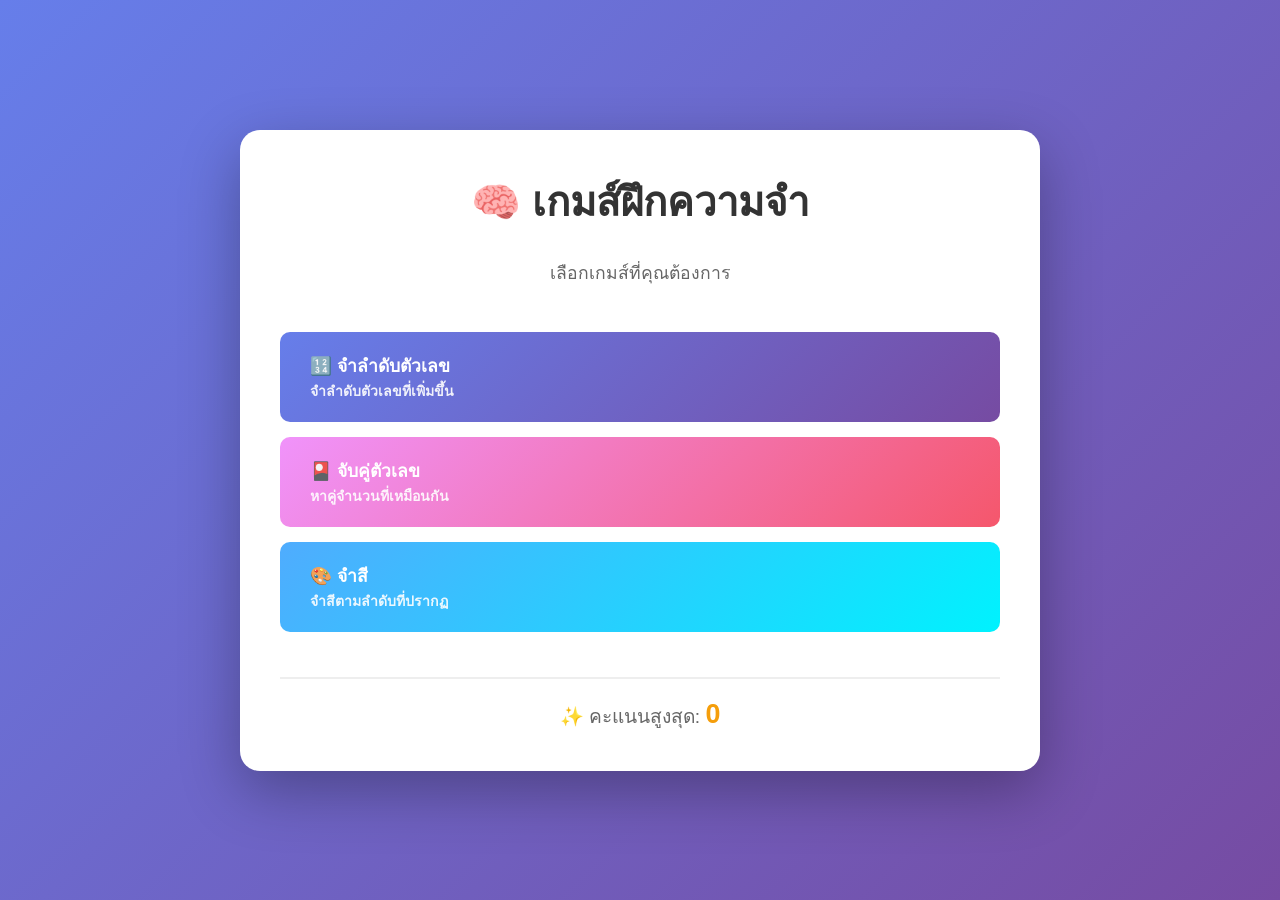
==== index.html @ f6a51b84 "Add files via upload" ====
<!DOCTYPE html>
<html lang="th">
<head>
    <meta charset="UTF-8">
    <meta name="viewport" content="width=device-width, initial-scale=1.0">
    <title>เกมส์ฝึกความจำ</title>
    <style>
        * {
            margin: 0;
            padding: 0;
            box-sizing: border-box;
        }

        body {
            font-family: 'Segoe UI', Tahoma, Geneva, Verdana, sans-serif;
            background: linear-gradient(135deg, #667eea 0%, #764ba2 100%);
            min-height: 100vh;
            display: flex;
            justify-content: center;
            align-items: center;
            padding: 20px;
        }

        .container {
            background: white;
            border-radius: 20px;
            box-shadow: 0 20px 60px rgba(0, 0, 0, 0.3);
            padding: 40px;
            max-width: 800px;
            width: 100%;
        }

        h1 {
            text-align: center;
            color: #333;
            margin-bottom: 10px;
            font-size: 2.5em;
        }

        .subtitle {
            text-align: center;
            color: #666;
            margin-bottom: 30px;
            font-size: 1.1em;
        }

        /* เมนูหลัก */
        .menu-screen {
            display: flex;
            flex-direction: column;
            gap: 15px;
        }

        .menu-button {
            padding: 20px 30px;
            font-size: 1.1em;
            border: none;
            border-radius: 10px;
            color: white;
            font-weight: bold;
            cursor: pointer;
            transition: all 0.3s ease;
            text-align: left;
        }

        .menu-button:hover {
            transform: translateX(10px);
            box-shadow: 0 10px 25px rgba(0, 0, 0, 0.2);
        }

        .btn-sequence {
            background: linear-gradient(135deg, #667eea, #764ba2);
        }

        .btn-matching {
            background: linear-gradient(135deg, #f093fb, #f5576c);
        }

        .btn-color {
            background: linear-gradient(135deg, #4facfe, #00f2fe);
        }

        .best-score {
            text-align: center;
            margin-top: 30px;
            font-size: 1.2em;
            color: #666;
            padding-top: 20px;
            border-top: 2px solid #eee;
        }

        .best-score .score {
            color: #f59e0b;
            font-weight: bold;
            font-size: 1.4em;
        }

        /* หน้าเกมส์ */
        .game-screen {
            display: none;
        }

        .game-header {
            display: flex;
            justify-content: space-between;
            align-items: center;
            margin-bottom: 30px;
            padding-bottom: 20px;
            border-bottom: 2px solid #eee;
        }

        .game-title {
            font-size: 1.8em;
            color: #333;
        }

        .game-stats {
            display: flex;
            gap: 20px;
        }

        .stat {
            text-align: center;
        }

        .stat-label {
            font-size: 0.9em;
            color: #666;
        }

        .stat-value {
            font-size: 1.4em;
            font-weight: bold;
            color: #667eea;
        }

        /* เกมส์ลำดับตัวเลข */
        .sequence-game {
            text-align: center;
        }

        .display-box {
            background: linear-gradient(135deg, #667eea, #764ba2);
            color: white;
            padding: 40px;
            border-radius: 15px;
            font-size: 3em;
            font-weight: bold;
            margin: 30px 0;
            min-height: 100px;
            display: flex;
            align-items: center;
            justify-content: center;
            transition: all 0.3s ease;
        }

        .button-grid {
            display: grid;
            grid-template-columns: repeat(2, 1fr);
            gap: 15px;
            margin: 30px 0;
        }

        .game-btn {
            padding: 40px;
            font-size: 1.5em;
            font-weight: bold;
            color: white;
            border: none;
            border-radius: 10px;
            cursor: pointer;
            transition: all 0.2s ease;
            box-shadow: 0 5px 15px rgba(0, 0, 0, 0.1);
        }

        .game-btn:hover:not(:disabled) {
            transform: scale(1.05);
        }

        .game-btn:disabled {
            opacity: 0.6;
            cursor: not-allowed;
        }

        .btn-1 { background: linear-gradient(135deg, #667eea, #764ba2); }
        .btn-2 { background: linear-gradient(135deg, #f093fb, #f5576c); }
        .btn-3 { background: linear-gradient(135deg, #4facfe, #00f2fe); }
        .btn-4 { background: linear-gradient(135deg, #43e97b, #38f9d7); }

        /* เกมส์จับคู่ */
        .matching-grid {
            display: grid;
            grid-template-columns: repeat(4, 1fr);
            gap: 10px;
            margin: 30px 0;
        }

        .card {
            aspect-ratio: 1;
            background: linear-gradient(135deg, #667eea, #764ba2);
            color: white;
            border: none;
            border-radius: 10px;
            font-size: 2em;
            font-weight: bold;
            cursor: pointer;
            transition: all 0.3s ease;
            box-shadow: 0 5px 15px rgba(0, 0, 0, 0.1);
        }

        .card:hover:not(:disabled) {
            transform: translateY(-5px);
            box-shadow: 0 8px 20px rgba(0, 0, 0, 0.2);
        }

        .card:disabled {
            opacity: 0.7;
            cursor: not-allowed;
        }

        /* เกมส์สี */
        .color-game {
            text-align: center;
        }

        .color-display {
            width: 150px;
            height: 150px;
            margin: 30px auto;
            border-radius: 15px;
            background: #95a5a6;
            transition: background 0.3s ease;
            box-shadow: 0 10px 30px rgba(0, 0, 0, 0.2);
        }

        .color-buttons {
            display: grid;
            grid-template-columns: repeat(2, 1fr);
            gap: 15px;
            margin: 30px 0;
        }

        .color-btn {
            padding: 30px;
            font-size: 1.2em;
            font-weight: bold;
            color: white;
            border: none;
            border-radius: 10px;
            cursor: pointer;
            transition: all 0.2s ease;
            box-shadow: 0 5px 15px rgba(0, 0, 0, 0.1);
        }

        .color-btn:hover:not(:disabled) {
            transform: scale(1.05);
        }

        .color-btn:disabled {
            opacity: 0.6;
            cursor: not-allowed;
        }

        .color-red { background: #e74c3c; }
        .color-yellow { background: #f39c12; }
        .color-green { background: #27ae60; }
        .color-blue { background: #3498db; }

        /* ปุ่มควบคุม */
        .controls {
            display: flex;
            gap: 10px;
            margin-top: 30px;
            justify-content: center;
        }

        .btn-primary {
            padding: 12px 30px;
            font-size: 1em;
            background: linear-gradient(135deg, #667eea, #764ba2);
            color: white;
            border: none;
            border-radius: 8px;
            cursor: pointer;
            font-weight: bold;
            transition: all 0.3s ease;
        }

        .btn-primary:hover {
            transform: translateY(-2px);
            box-shadow: 0 10px 20px rgba(102, 126, 234, 0.3);
        }

        .btn-secondary {
            padding: 12px 30px;
            font-size: 1em;
            background: #ecf0f1;
            color: #333;
            border: none;
            border-radius: 8px;
            cursor: pointer;
            font-weight: bold;
            transition: all 0.3s ease;
        }

        .btn-secondary:hover {
            background: #bdc3c7;
        }

        .instructions {
            text-align: center;
            color: #666;
            margin-top: 20px;
            font-size: 0.95em;
            font-style: italic;
        }

        /* Modal */
        .modal {
            display: none;
            position: fixed;
            top: 0;
            left: 0;
            right: 0;
            bottom: 0;
            background: rgba(0, 0, 0, 0.5);
            justify-content: center;
            align-items: center;
            z-index: 1000;
        }

        .modal.show {
            display: flex;
        }

        .modal-content {
            background: white;
            padding: 40px;
            border-radius: 20px;
            text-align: center;
            max-width: 400px;
            box-shadow: 0 20px 60px rgba(0, 0, 0, 0.3);
            animation: slideIn 0.3s ease;
        }

        @keyframes slideIn {
            from {
                transform: translateY(-50px);
                opacity: 0;
            }
            to {
                transform: translateY(0);
                opacity: 1;
            }
        }

        .modal-title {
            font-size: 2em;
            color: #333;
            margin-bottom: 20px;
        }

        .modal-stats {
            font-size: 1.1em;
            color: #666;
            margin: 20px 0;
            line-height: 1.8;
        }

        .modal-stats strong {
            color: #667eea;
            font-size: 1.3em;
        }

        .modal-buttons {
            display: flex;
            gap: 10px;
            margin-top: 30px;
            justify-content: center;
        }

        @media (max-width: 600px) {
            .container {
                padding: 20px;
            }

            h1 {
                font-size: 2em;
            }

            .matching-grid {
                grid-template-columns: repeat(3, 1fr);
            }

            .game-btn {
                padding: 30px;
                font-size: 1.2em;
            }

            .color-display {
                width: 120px;
                height: 120px;
            }
        }
    </style>
</head>
<body>
    <div class="container">
        <!-- หน้าเมนูหลัก -->
        <div id="mainMenu" class="menu-screen">
            <h1>🧠 เกมส์ฝึกความจำ</h1>
            <p class="subtitle">เลือกเกมส์ที่คุณต้องการ</p>
            
            <button class="menu-button btn-sequence" onclick="game.startSequenceGame()">
                🔢 จำลำดับตัวเลข
                <br><small style="font-size: 0.8em; opacity: 0.9;">จำลำดับตัวเลขที่เพิ่มขึ้น</small>
            </button>
            
            <button class="menu-button btn-matching" onclick="game.startMatchingGame()">
                🎴 จับคู่ตัวเลข
                <br><small style="font-size: 0.8em; opacity: 0.9;">หาคู่จำนวนที่เหมือนกัน</small>
            </button>
            
            <button class="menu-button btn-color" onclick="game.startColorGame()">
                🎨 จำสี
                <br><small style="font-size: 0.8em; opacity: 0.9;">จำสีตามลำดับที่ปรากฏ</small>
            </button>

            <div class="best-score">
                ✨ คะแนนสูงสุด: <span class="score" id="bestScoreDisplay">0</span>
            </div>
        </div>

        <!-- เกมส์ลำดับตัวเลข -->
        <div id="sequenceScreen" class="game-screen sequence-game">
            <div class="game-header">
                <div class="game-title">🔢 จำลำดับตัวเลข</div>
                <div class="game-stats">
                    <div class="stat">
                        <div class="stat-label">รอบ</div>
                        <div class="stat-value" id="sequenceRound">0</div>
                    </div>
                    <div class="stat">
                        <div class="stat-label">คะแนน</div>
                        <div class="stat-value" id="sequenceScore">0</div>
                    </div>
                </div>
            </div>

            <div class="instructions">จำลำดับตัวเลขใดก็ได้ แล้วกดปุ่มตามลำดับ</div>
            
            <div class="display-box" id="sequenceDisplay">พร้อม</div>

            <div class="button-grid">
                <button class="game-btn btn-1" id="seq1" onclick="game.playerPressSequence(1)" disabled>1</button>
                <button class="game-btn btn-2" id="seq2" onclick="game.playerPressSequence(2)" disabled>2</button>
                <button class="game-btn btn-3" id="seq3" onclick="game.playerPressSequence(3)" disabled>3</button>
                <button class="game-btn btn-4" id="seq4" onclick="game.playerPressSequence(4)" disabled>4</button>
            </div>

            <div class="controls">
                <button class="btn-primary" onclick="game.nextSequenceRound()" id="startSeqBtn">เริ่มเกมส์</button>
                <button class="btn-secondary" onclick="game.backToMenu()">กลับหน้าแรก</button>
            </div>
        </div>

        <!-- เกมส์จับคู่ -->
        <div id="matchingScreen" class="game-screen">
            <div class="game-header">
                <div class="game-title">🎴 จับคู่ตัวเลข</div>
                <div class="game-stats">
                    <div class="stat">
                        <div class="stat-label">จับคู่</div>
                        <div class="stat-value" id="matchingMatched">0/8</div>
                    </div>
                    <div class="stat">
                        <div class="stat-label">พยายาม</div>
                        <div class="stat-value" id="matchingAttempts">0</div>
                    </div>
                </div>
            </div>

            <div class="instructions">พลิกการ์ดเพื่อหาคู่จำนวนเดียวกัน</div>

            <div class="matching-grid" id="matchingGrid"></div>

            <div class="controls">
                <button class="btn-primary" onclick="game.startMatchingGame()">เล่นใหม่</button>
                <button class="btn-secondary" onclick="game.backToMenu()">กลับหน้าแรก</button>
            </div>
        </div>

        <!-- เกมส์สี -->
        <div id="colorScreen" class="game-screen color-game">
            <div class="game-header">
                <div class="game-title">🎨 จำสี</div>
                <div class="game-stats">
                    <div class="stat">
                        <div class="stat-label">รอบ</div>
                        <div class="stat-value" id="colorRound">0</div>
                    </div>
                    <div class="stat">
                        <div class="stat-label">คะแนน</div>
                        <div class="stat-value" id="colorScore">0</div>
                    </div>
                </div>
            </div>

            <div class="instructions">จำสีตามลำดับ แล้วเลือกสีตามลำดับนั้น</div>

            <div class="color-display" id="colorDisplay"></div>

            <div class="color-buttons">
                <button class="color-btn color-red" id="colorRedBtn" onclick="game.playerChooseColor('#e74c3c')" disabled>แดง</button>
                <button class="color-btn color-yellow" id="colorYellowBtn" onclick="game.playerChooseColor('#f39c12')" disabled>เหลือง</button>
                <button class="color-btn color-green" id="colorGreenBtn" onclick="game.playerChooseColor('#27ae60')" disabled>เขียว</button>
                <button class="color-btn color-blue" id="colorBlueBtn" onclick="game.playerChooseColor('#3498db')" disabled>ฟ้า</button>
            </div>

            <div class="controls">
                <button class="btn-primary" onclick="game.nextColorRound()" id="startColorBtn">เริ่มเกมส์</button>
                <button class="btn-secondary" onclick="game.backToMenu()">กลับหน้าแรก</button>
            </div>
        </div>
    </div>

    <!-- Modal -->
    <div id="modal" class="modal">
        <div class="modal-content">
            <div class="modal-title" id="modalTitle">🎉</div>
            <div class="modal-stats" id="modalStats"></div>
            <div class="modal-buttons">
                <button class="btn-primary" onclick="game.backToMenu()">กลับหน้าแรก</button>
                <button class="btn-secondary" onclick="game.backToMenu()">ปิด</button>
            </div>
        </div>
    </div>

    <script>
        const game = {
            // สถานะทั่วไป
            bestScore: localStorage.getItem('bestScore') ? parseInt(localStorage.getItem('bestScore')) : 0,
            currentScore: 0,
            gameMode: null,

            // สำหรับเกมส์ลำดับตัวเลข
            sequence: [],
            playerSequence: [],
            round: 0,

            // สำหรับเกมส์จับคู่
            cards: [],
            flipped: [null, null],
            matched: 0,
            attempts: 0,

            // สำหรับเกมส์สี
            colorSequence: [],
            playerColorSequence: [],
            colorRound: 0,

            // ฟังก์ชันทั่วไป
            showScreen(screenId) {
                document.querySelectorAll('.menu-screen, .game-screen').forEach(el => el.style.display = 'none');
                document.getElementById(screenId).style.display = screenId === 'mainMenu' ? 'flex' : 'block';
            },

            backToMenu() {
                this.currentScore = 0;
                this.showScreen('mainMenu');
                this.updateBestScore();
                document.getElementById('modal').classList.remove('show');
            },

            updateBestScore() {
                document.getElementById('bestScoreDisplay').textContent = this.bestScore;
            },

            showGameOver(title, stats) {
                document.getElementById('modalTitle').textContent = title;
                document.getElementById('modalStats').innerHTML = stats;
                document.getElementById('modal').classList.add('show');
            },

            // ===== เกมส์ลำดับตัวเลข =====
            startSequenceGame() {
                this.gameMode = 'sequence';
                this.sequence = [];
                this.playerSequence = [];
                this.round = 0;
                this.currentScore = 0;
                this.showScreen('sequenceScreen');
                this.updateSequenceDisplay();
            },

            updateSequenceDisplay() {
                document.getElementById('sequenceRound').textContent = this.round;
                document.getElementById('sequenceScore').textContent = this.currentScore;
            },

            nextSequenceRound() {
                this.round++;
                this.playerSequence = [];
                this.sequence.push(Math.floor(Math.random() * 4) + 1);
                this.updateSequenceDisplay();
                document.getElementById('startSeqBtn').disabled = true;
                this.showSequenceAnimation();
            },

            async showSequenceAnimation() {
                const display = document.getElementById('sequenceDisplay');
                display.textContent = 'ดูลำดับ...';
                
                document.querySelectorAll('.game-btn').forEach(btn => btn.disabled = true);

                await new Promise(resolve => setTimeout(resolve, 500));

                for (let num of this.sequence) {
                    document.getElementById(`seq${num}`).style.opacity = '0.5';
                    display.textContent = num;
                    await new Promise(resolve => setTimeout(resolve, 400));
                    document.getElementById(`seq${num}`).style.opacity = '1';
                    await new Promise(resolve => setTimeout(resolve, 200));
                }

                display.textContent = 'ถึงเทิร์นของคุณ!';
                document.querySelectorAll('.game-btn').forEach(btn => btn.disabled = false);
            },

            playerPressSequence(num) {
                this.playerSequence.push(num);

                if (this.playerSequence[this.playerSequence.length - 1] !== this.sequence[this.playerSequence.length - 1]) {
                    this.gameOverSequence();
                    return;
                }

                if (this.playerSequence.length === this.sequence.length) {
                    this.currentScore += this.round * 10;
                    document.getElementById('sequenceDisplay').textContent = '✓ ถูกต้อง!';
                    document.querySelectorAll('.game-btn').forEach(btn => btn.disabled = true);
                    document.getElementById('startSeqBtn').disabled = false;
                    this.updateSequenceDisplay();
                }
            },

            gameOverSequence() {
                if (this.currentScore > this.bestScore) {
                    this.bestScore = this.currentScore;
                    localStorage.setItem('bestScore', this.bestScore);
                }
                const stats = `<strong>รอบ:</strong> ${this.round}<br><strong>คะแนน:</strong> ${this.currentScore}<br><strong>สูงสุด:</strong> ${this.bestScore}`;
                this.showGameOver('🎮 เกมส์จบ!', stats);
            },

            // ===== เกมส์จับคู่ =====
            startMatchingGame() {
                this.gameMode = 'matching';
                this.cards = [];
                this.flipped = [null, null];
                this.matched = 0;
                this.attempts = 0;
                this.currentScore = 0;

                // สร้างคู่ตัวเลข
                const numbers = Array.from({length: 8}, (_, i) => i + 1);
                this.cards = [...numbers, ...numbers];
                
                // สุ่มลำดับ
                for (let i = this.cards.length - 1; i > 0; i--) {
                    const j = Math.floor(Math.random() * (i + 1));
                    [this.cards[i], this.cards[j]] = [this.cards[j], this.cards[i]];
                }

                this.showScreen('matchingScreen');
                this.renderMatchingCards();
            },

            renderMatchingCards() {
                const grid = document.getElementById('matchingGrid');
                grid.innerHTML = '';

                this.cards.forEach((num, index) => {
                    const btn = document.createElement('button');
                    btn.className = 'card';
                    btn.textContent = '?';
                    btn.onclick = () => this.flipCard(index);
                    grid.appendChild(btn);
                });

                this.updateMatchingDisplay();
            },

            flipCard(index) {
                const btn = document.querySelectorAll('.card')[index];
                if (btn.textContent !== '?' || this.flipped[0] === index || this.flipped[1] === index) return;

                btn.textContent = this.cards[index];
                btn.style.background = 'linear-gradient(135deg, #4facfe, #00f2fe)';

                if (this.flipped[0] === null) {
                    this.flipped[0] = index;
                } else {
                    this.flipped[1] = index;
                    this.attempts++;

                    if (this.cards[this.flipped[0]] === this.cards[this.flipped[1]]) {
                        this.matched++;
                        this.flipped = [null, null];
                        this.updateMatchingDisplay();

                        if (this.matched === 8) {
                            const score = Math.max(100 - this.attempts * 5, 0);
                            const stats = `<strong>พยายาม:</strong> ${this.attempts}<br><strong>คะแนน:</strong> ${score}`;
                            if (score > this.bestScore) {
                                this.bestScore = score;
                                localStorage.setItem('bestScore', this.bestScore);
                            }
                            this.showGameOver('🎉 ยินดีด้วย!', stats);
                        }
                    } else {
                        setTimeout(() => this.unflopCards(), 1000);
                    }
                }
            },

            unflopCards() {
                const btns = document.querySelectorAll('.card');
                if (this.flipped[0] !== null) {
                    btns[this.flipped[0]].textContent = '?';
                    btns[this.flipped[0]].style.background = 'linear-gradient(135deg, #667eea, #764ba2)';
                }
                if (this.flipped[1] !== null) {
                    btns[this.flipped[1]].textContent = '?';
                    btns[this.flipped[1]].style.background = 'linear-gradient(135deg, #667eea, #764ba2)';
                }
                this.flipped = [null, null];
            },

            updateMatchingDisplay() {
                document.getElementById('matchingMatched').textContent = `${this.matched}/8`;
                document.getElementById('matchingAttempts').textContent = this.attempts;
            },

            // ===== เกมส์สี =====
            startColorGame() {
                this.gameMode = 'color';
                this.colorSequence = [];
                this.playerColorSequence = [];
                this.colorRound = 0;
                this.currentScore = 0;
                this.showScreen('colorScreen');
                this.updateColorDisplay();
            },

            updateColorDisplay() {
                document.getElementById('colorRound').textContent = this.colorRound;
                document.getElementById('colorScore').textContent = this.currentScore;
            },

            nextColorRound() {
                this.colorRound++;
                this.playerColorSequence = [];
                const colors = ['#e74c3c', '#f39c12', '#27ae60', '#3498db'];
                this.colorSequence.push(colors[Math.floor(Math.random() * 4)]);
                this.updateColorDisplay();
                document.getElementById('startColorBtn').disabled = true;
                this.showColorAnimation();
            },

            async showColorAnimation() {
                const display = document.getElementById('colorDisplay');
                document.querySelectorAll('.color-btn').forEach(btn => btn.disabled = true);

                await new Promise(resolve => setTimeout(resolve, 500));

                for (let color of this.colorSequence) {
                    display.style.background = color;
                    await new Promise(resolve => setTimeout(resolve, 600));
                    display.style.background = '#95a5a6';
                    await new Promise(resolve => setTimeout(resolve, 200));
                }

                document.querySelectorAll('.color-btn').forEach(btn => btn.disabled = false);
            },

            playerChooseColor(color) {
                this.playerColorSequence.push(color);
                document.getElementById('colorDisplay').style.background = color;

                if (this.playerColorSequence[this.playerColorSequence.length - 1] !== this.colorSequence[this.playerColorSequence.length - 1]) {
                    document.getElementById('colorDisplay').style.background = '#c0392b';
                    this.gameOverColor();
                    return;
                }

                if (this.playerColorSequence.length === this.colorSequence.length) {
                    this.currentScore += this.colorRound * 15;
                    document.getElementById('colorDisplay').style.background = '#27ae60';
                    document.querySelectorAll('.color-btn').forEach(btn => btn.disabled = true);
                    document.getElementById('startColorBtn').disabled = false;
                    this.updateColorDisplay();
                }
            },

            gameOverColor() {
                if (this.currentScore > this.bestScore) {
                    this.bestScore = this.currentScore;
                    localStorage.setItem('bestScore', this.bestScore);
                }
                const stats = `<strong>รอบ:</strong> ${this.colorRound}<br><strong>คะแนน:</strong> ${this.currentScore}<br><strong>สูงสุด:</strong> ${this.bestScore}`;
                this.showGameOver('🎮 เกมส์จบ!', stats);
            }
        };

        // เมื่อโหลดหน้า
        window.onload = () => {
            game.updateBestScore();
            game.backToMenu();
        };
    </script>
</body>
</html>
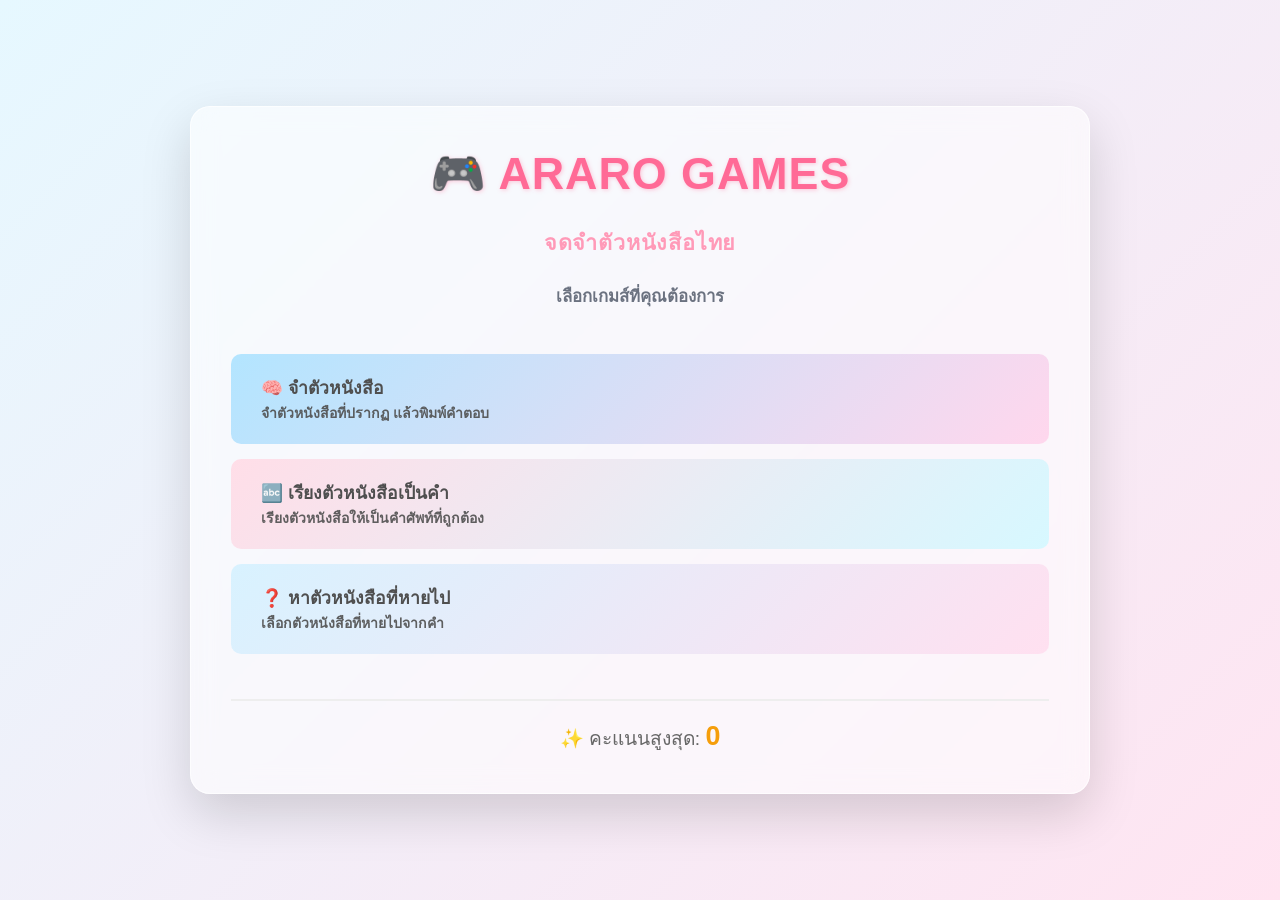
==== commit fc09277a: "Rename thai_letter_game_fixed.html to index.html" ====
--- a/index.html
+++ b/index.html
@@ -3,427 +3,30 @@
 <head>
     <meta charset="UTF-8">
     <meta name="viewport" content="width=device-width, initial-scale=1.0">
-    <title>เกมส์ฝึกความจำ</title>
-    <style>
-        * {
-            margin: 0;
-            padding: 0;
-            box-sizing: border-box;
-        }
-
-        body {
-            font-family: 'Segoe UI', Tahoma, Geneva, Verdana, sans-serif;
-            background: linear-gradient(135deg, #667eea 0%, #764ba2 100%);
-            min-height: 100vh;
-            display: flex;
-            justify-content: center;
-            align-items: center;
-            padding: 20px;
-        }
-
-        .container {
-            background: white;
-            border-radius: 20px;
-            box-shadow: 0 20px 60px rgba(0, 0, 0, 0.3);
-            padding: 40px;
-            max-width: 800px;
-            width: 100%;
-        }
-
-        h1 {
-            text-align: center;
-            color: #333;
-            margin-bottom: 10px;
-            font-size: 2.5em;
-        }
-
-        .subtitle {
-            text-align: center;
-            color: #666;
-            margin-bottom: 30px;
-            font-size: 1.1em;
-        }
-
-        /* เมนูหลัก */
-        .menu-screen {
-            display: flex;
-            flex-direction: column;
-            gap: 15px;
-        }
-
-        .menu-button {
-            padding: 20px 30px;
-            font-size: 1.1em;
-            border: none;
-            border-radius: 10px;
-            color: white;
-            font-weight: bold;
-            cursor: pointer;
-            transition: all 0.3s ease;
-            text-align: left;
-        }
-
-        .menu-button:hover {
-            transform: translateX(10px);
-            box-shadow: 0 10px 25px rgba(0, 0, 0, 0.2);
-        }
-
-        .btn-sequence {
-            background: linear-gradient(135deg, #667eea, #764ba2);
-        }
-
-        .btn-matching {
-            background: linear-gradient(135deg, #f093fb, #f5576c);
-        }
-
-        .btn-color {
-            background: linear-gradient(135deg, #4facfe, #00f2fe);
-        }
-
-        .best-score {
-            text-align: center;
-            margin-top: 30px;
-            font-size: 1.2em;
-            color: #666;
-            padding-top: 20px;
-            border-top: 2px solid #eee;
-        }
-
-        .best-score .score {
-            color: #f59e0b;
-            font-weight: bold;
-            font-size: 1.4em;
-        }
-
-        /* หน้าเกมส์ */
-        .game-screen {
-            display: none;
-        }
-
-        .game-header {
-            display: flex;
-            justify-content: space-between;
-            align-items: center;
-            margin-bottom: 30px;
-            padding-bottom: 20px;
-            border-bottom: 2px solid #eee;
-        }
-
-        .game-title {
-            font-size: 1.8em;
-            color: #333;
-        }
-
-        .game-stats {
-            display: flex;
-            gap: 20px;
-        }
-
-        .stat {
-            text-align: center;
-        }
-
-        .stat-label {
-            font-size: 0.9em;
-            color: #666;
-        }
-
-        .stat-value {
-            font-size: 1.4em;
-            font-weight: bold;
-            color: #667eea;
-        }
-
-        /* เกมส์ลำดับตัวเลข */
-        .sequence-game {
-            text-align: center;
-        }
-
-        .display-box {
-            background: linear-gradient(135deg, #667eea, #764ba2);
-            color: white;
-            padding: 40px;
-            border-radius: 15px;
-            font-size: 3em;
-            font-weight: bold;
-            margin: 30px 0;
-            min-height: 100px;
-            display: flex;
-            align-items: center;
-            justify-content: center;
-            transition: all 0.3s ease;
-        }
-
-        .button-grid {
-            display: grid;
-            grid-template-columns: repeat(2, 1fr);
-            gap: 15px;
-            margin: 30px 0;
-        }
-
-        .game-btn {
-            padding: 40px;
-            font-size: 1.5em;
-            font-weight: bold;
-            color: white;
-            border: none;
-            border-radius: 10px;
-            cursor: pointer;
-            transition: all 0.2s ease;
-            box-shadow: 0 5px 15px rgba(0, 0, 0, 0.1);
-        }
-
-        .game-btn:hover:not(:disabled) {
-            transform: scale(1.05);
-        }
-
-        .game-btn:disabled {
-            opacity: 0.6;
-            cursor: not-allowed;
-        }
-
-        .btn-1 { background: linear-gradient(135deg, #667eea, #764ba2); }
-        .btn-2 { background: linear-gradient(135deg, #f093fb, #f5576c); }
-        .btn-3 { background: linear-gradient(135deg, #4facfe, #00f2fe); }
-        .btn-4 { background: linear-gradient(135deg, #43e97b, #38f9d7); }
-
-        /* เกมส์จับคู่ */
-        .matching-grid {
-            display: grid;
-            grid-template-columns: repeat(4, 1fr);
-            gap: 10px;
-            margin: 30px 0;
-        }
-
-        .card {
-            aspect-ratio: 1;
-            background: linear-gradient(135deg, #667eea, #764ba2);
-            color: white;
-            border: none;
-            border-radius: 10px;
-            font-size: 2em;
-            font-weight: bold;
-            cursor: pointer;
-            transition: all 0.3s ease;
-            box-shadow: 0 5px 15px rgba(0, 0, 0, 0.1);
-        }
-
-        .card:hover:not(:disabled) {
-            transform: translateY(-5px);
-            box-shadow: 0 8px 20px rgba(0, 0, 0, 0.2);
-        }
-
-        .card:disabled {
-            opacity: 0.7;
-            cursor: not-allowed;
-        }
-
-        /* เกมส์สี */
-        .color-game {
-            text-align: center;
-        }
-
-        .color-display {
-            width: 150px;
-            height: 150px;
-            margin: 30px auto;
-            border-radius: 15px;
-            background: #95a5a6;
-            transition: background 0.3s ease;
-            box-shadow: 0 10px 30px rgba(0, 0, 0, 0.2);
-        }
-
-        .color-buttons {
-            display: grid;
-            grid-template-columns: repeat(2, 1fr);
-            gap: 15px;
-            margin: 30px 0;
-        }
-
-        .color-btn {
-            padding: 30px;
-            font-size: 1.2em;
-            font-weight: bold;
-            color: white;
-            border: none;
-            border-radius: 10px;
-            cursor: pointer;
-            transition: all 0.2s ease;
-            box-shadow: 0 5px 15px rgba(0, 0, 0, 0.1);
-        }
-
-        .color-btn:hover:not(:disabled) {
-            transform: scale(1.05);
-        }
-
-        .color-btn:disabled {
-            opacity: 0.6;
-            cursor: not-allowed;
-        }
-
-        .color-red { background: #e74c3c; }
-        .color-yellow { background: #f39c12; }
-        .color-green { background: #27ae60; }
-        .color-blue { background: #3498db; }
-
-        /* ปุ่มควบคุม */
-        .controls {
-            display: flex;
-            gap: 10px;
-            margin-top: 30px;
-            justify-content: center;
-        }
-
-        .btn-primary {
-            padding: 12px 30px;
-            font-size: 1em;
-            background: linear-gradient(135deg, #667eea, #764ba2);
-            color: white;
-            border: none;
-            border-radius: 8px;
-            cursor: pointer;
-            font-weight: bold;
-            transition: all 0.3s ease;
-        }
-
-        .btn-primary:hover {
-            transform: translateY(-2px);
-            box-shadow: 0 10px 20px rgba(102, 126, 234, 0.3);
-        }
-
-        .btn-secondary {
-            padding: 12px 30px;
-            font-size: 1em;
-            background: #ecf0f1;
-            color: #333;
-            border: none;
-            border-radius: 8px;
-            cursor: pointer;
-            font-weight: bold;
-            transition: all 0.3s ease;
-        }
-
-        .btn-secondary:hover {
-            background: #bdc3c7;
-        }
-
-        .instructions {
-            text-align: center;
-            color: #666;
-            margin-top: 20px;
-            font-size: 0.95em;
-            font-style: italic;
-        }
-
-        /* Modal */
-        .modal {
-            display: none;
-            position: fixed;
-            top: 0;
-            left: 0;
-            right: 0;
-            bottom: 0;
-            background: rgba(0, 0, 0, 0.5);
-            justify-content: center;
-            align-items: center;
-            z-index: 1000;
-        }
-
-        .modal.show {
-            display: flex;
-        }
-
-        .modal-content {
-            background: white;
-            padding: 40px;
-            border-radius: 20px;
-            text-align: center;
-            max-width: 400px;
-            box-shadow: 0 20px 60px rgba(0, 0, 0, 0.3);
-            animation: slideIn 0.3s ease;
-        }
-
-        @keyframes slideIn {
-            from {
-                transform: translateY(-50px);
-                opacity: 0;
-            }
-            to {
-                transform: translateY(0);
-                opacity: 1;
-            }
-        }
-
-        .modal-title {
-            font-size: 2em;
-            color: #333;
-            margin-bottom: 20px;
-        }
-
-        .modal-stats {
-            font-size: 1.1em;
-            color: #666;
-            margin: 20px 0;
-            line-height: 1.8;
-        }
-
-        .modal-stats strong {
-            color: #667eea;
-            font-size: 1.3em;
-        }
-
-        .modal-buttons {
-            display: flex;
-            gap: 10px;
-            margin-top: 30px;
-            justify-content: center;
-        }
-
-        @media (max-width: 600px) {
-            .container {
-                padding: 20px;
-            }
-
-            h1 {
-                font-size: 2em;
-            }
-
-            .matching-grid {
-                grid-template-columns: repeat(3, 1fr);
-            }
-
-            .game-btn {
-                padding: 30px;
-                font-size: 1.2em;
-            }
-
-            .color-display {
-                width: 120px;
-                height: 120px;
-            }
-        }
-    </style>
+    <title>ARARO GAME</title>
+    <link rel="stylesheet" href="styles.css">
 </head>
 <body>
     <div class="container">
-        <!-- หน้าเมนูหลัก -->
+        <!-- เมนูหลัก -->
         <div id="mainMenu" class="menu-screen">
-            <h1>🧠 เกมส์ฝึกความจำ</h1>
+            <h1>🎮 ARARO GAMES</h1>
+            <p class="subtitle tagline">จดจำตัวหนังสือไทย</p>
             <p class="subtitle">เลือกเกมส์ที่คุณต้องการ</p>
             
-            <button class="menu-button btn-sequence" onclick="game.startSequenceGame()">
-                🔢 จำลำดับตัวเลข
-                <br><small style="font-size: 0.8em; opacity: 0.9;">จำลำดับตัวเลขที่เพิ่มขึ้น</small>
+            <button class="menu-button btn-memory" onclick="game.startMemoryGame()">
+                🧠 จำตัวหนังสือ
+                <br><small style="font-size: 0.8em; opacity: 0.9;">จำตัวหนังสือที่ปรากฏ แล้วพิมพ์คำตอบ</small>
             </button>
             
-            <button class="menu-button btn-matching" onclick="game.startMatchingGame()">
-                🎴 จับคู่ตัวเลข
-                <br><small style="font-size: 0.8em; opacity: 0.9;">หาคู่จำนวนที่เหมือนกัน</small>
+            <button class="menu-button btn-rearrange" onclick="game.startRearrangeGame()">
+                🔤 เรียงตัวหนังสือเป็นคำ
+                <br><small style="font-size: 0.8em; opacity: 0.9;">เรียงตัวหนังสือให้เป็นคำศัพท์ที่ถูกต้อง</small>
             </button>
             
-            <button class="menu-button btn-color" onclick="game.startColorGame()">
-                🎨 จำสี
-                <br><small style="font-size: 0.8em; opacity: 0.9;">จำสีตามลำดับที่ปรากฏ</small>
+            <button class="menu-button btn-missing" onclick="game.startMissingGame()">
+                ❓ หาตัวหนังสือที่หายไป
+                <br><small style="font-size: 0.8em; opacity: 0.9;">เลือกตัวหนังสือที่หายไปจากคำ</small>
             </button>
 
             <div class="best-score">
@@ -431,94 +34,116 @@
             </div>
         </div>
 
-        <!-- เกมส์ลำดับตัวเลข -->
-        <div id="sequenceScreen" class="game-screen sequence-game">
+        <!-- เกมส์จำตัวหนังสือ -->
+        <div id="memoryScreen" class="game-screen">
             <div class="game-header">
-                <div class="game-title">🔢 จำลำดับตัวเลข</div>
+                <div class="game-title">🧠 จำตัวหนังสือ</div>
                 <div class="game-stats">
                     <div class="stat">
-                        <div class="stat-label">รอบ</div>
-                        <div class="stat-value" id="sequenceRound">0</div>
+                        <div class="stat-label">ข้อที่</div>
+                        <div class="stat-value" id="memoryRound">0/10</div>
                     </div>
                     <div class="stat">
                         <div class="stat-label">คะแนน</div>
-                        <div class="stat-value" id="sequenceScore">0</div>
+                        <div class="stat-value" id="memoryScore">0</div>
                     </div>
                 </div>
             </div>
 
-            <div class="instructions">จำลำดับตัวเลขใดก็ได้ แล้วกดปุ่มตามลำดับ</div>
-            
-            <div class="display-box" id="sequenceDisplay">พร้อม</div>
+            <div class="instructions">✏️ จำตัวหนังสือที่ปรากฏ แล้วพิมพ์คำตอบถูกต้อง</div>
 
-            <div class="button-grid">
-                <button class="game-btn btn-1" id="seq1" onclick="game.playerPressSequence(1)" disabled>1</button>
-                <button class="game-btn btn-2" id="seq2" onclick="game.playerPressSequence(2)" disabled>2</button>
-                <button class="game-btn btn-3" id="seq3" onclick="game.playerPressSequence(3)" disabled>3</button>
-                <button class="game-btn btn-4" id="seq4" onclick="game.playerPressSequence(4)" disabled>4</button>
+            <div class="letters-display" id="lettersDisplay">เตรียมพร้อม</div>
+
+            <div class="hint" id="hintBox" style="display: none;">
+                💡 <strong id="hintText"></strong>
             </div>
 
+            <div class="input-box">
+                <input type="text" id="memoryInput" placeholder="พิมพ์ตัวหนังสือ..." autocomplete="off">
+                <button onclick="game.checkMemoryAnswer()">ตรวจสอบ</button>
+            </div>
+
+            <div class="response-message" id="memoryMessage" style="display: none;"></div>
+
             <div class="controls">
-                <button class="btn-primary" onclick="game.nextSequenceRound()" id="startSeqBtn">เริ่มเกมส์</button>
+                <button class="btn-hint" onclick="game.showHint()" id="hintBtn">💡 ได้ใจความ</button>
+                <button class="btn-secondary" onclick="game.repeatMemory()">🔁 ทำซ้ำ</button>
+                <button class="btn-secondary" onclick="game.skipMemory()">⏭️ ข้าม</button>
                 <button class="btn-secondary" onclick="game.backToMenu()">กลับหน้าแรก</button>
             </div>
         </div>
 
-        <!-- เกมส์จับคู่ -->
-        <div id="matchingScreen" class="game-screen">
+        <!-- เกมส์เรียงตัวหนังสือ -->
+        <div id="rearrangeScreen" class="game-screen rearrange-game">
             <div class="game-header">
-                <div class="game-title">🎴 จับคู่ตัวเลข</div>
+                <div class="game-title">🔤 เรียงตัวหนังสือเป็นคำ</div>
                 <div class="game-stats">
                     <div class="stat">
-                        <div class="stat-label">จับคู่</div>
-                        <div class="stat-value" id="matchingMatched">0/8</div>
+                        <div class="stat-label">ข้อที่</div>
+                        <div class="stat-value" id="rearrangeRound">0/10</div>
                     </div>
                     <div class="stat">
-                        <div class="stat-label">พยายาม</div>
-                        <div class="stat-value" id="matchingAttempts">0</div>
+                        <div class="stat-label">คะแนน</div>
+                        <div class="stat-value" id="rearrangeScore">0</div>
                     </div>
                 </div>
             </div>
 
-            <div class="instructions">พลิกการ์ดเพื่อหาคู่จำนวนเดียวกัน</div>
+            <div class="instructions">👆 คลิกตัวหนังสือตามลำดับเพื่อเรียงเป็นคำที่ถูกต้อง</div>
 
-            <div class="matching-grid" id="matchingGrid"></div>
+            <div class="word-display" id="wordDisplay">ตัวหนังสือ</div>
+
+            <div class="hint" id="rearrangeHint" style="display: none;">
+                💡 ความหมาย: <strong id="rearrangeHintText"></strong>
+            </div>
+
+            <div id="lettersGrid" class="letters-grid"></div>
+
+            <div class="answer-box" id="answerBox">-</div>
+
+            <div class="response-message" id="rearrangeMessage" style="display: none;"></div>
 
             <div class="controls">
-                <button class="btn-primary" onclick="game.startMatchingGame()">เล่นใหม่</button>
+                <button class="btn-primary" onclick="game.resetRearrange()">🔄 ล้าง</button>
+                <button class="btn-hint" onclick="game.showRearrangeHint()" id="rearrangeHintBtn">💡 ได้ใจความ</button>
+                <button class="btn-secondary" onclick="game.skipRearrange()">⏭️ ข้าม</button>
                 <button class="btn-secondary" onclick="game.backToMenu()">กลับหน้าแรก</button>
             </div>
         </div>
 
-        <!-- เกมส์สี -->
-        <div id="colorScreen" class="game-screen color-game">
+        <!-- เกมส์หาตัวหนังสือที่หายไป -->
+        <div id="missingScreen" class="game-screen missing-game">
             <div class="game-header">
-                <div class="game-title">🎨 จำสี</div>
+                <div class="game-title">❓ หาตัวหนังสือที่หายไป</div>
                 <div class="game-stats">
                     <div class="stat">
-                        <div class="stat-label">รอบ</div>
-                        <div class="stat-value" id="colorRound">0</div>
+                        <div class="stat-label">ข้อที่</div>
+                        <div class="stat-value" id="missingRound">0/10</div>
                     </div>
                     <div class="stat">
                         <div class="stat-label">คะแนน</div>
-                        <div class="stat-value" id="colorScore">0</div>
+                        <div class="stat-value" id="missingScore">0</div>
                     </div>
                 </div>
             </div>
 
-            <div class="instructions">จำสีตามลำดับ แล้วเลือกสีตามลำดับนั้น</div>
+            <div class="instructions">👆 เลือกตัวหนังสือที่หายไป</div>
 
-            <div class="color-display" id="colorDisplay"></div>
-
-            <div class="color-buttons">
-                <button class="color-btn color-red" id="colorRedBtn" onclick="game.playerChooseColor('#e74c3c')" disabled>แดง</button>
-                <button class="color-btn color-yellow" id="colorYellowBtn" onclick="game.playerChooseColor('#f39c12')" disabled>เหลือง</button>
-                <button class="color-btn color-green" id="colorGreenBtn" onclick="game.playerChooseColor('#27ae60')" disabled>เขียว</button>
-                <button class="color-btn color-blue" id="colorBlueBtn" onclick="game.playerChooseColor('#3498db')" disabled>ฟ้า</button>
+            <div class="hint" id="missingHint" style="display: none;">
+                💡 ความหมาย: <strong id="missingHintText"></strong>
             </div>
 
+            <div style="margin: 40px 0;">
+                <div class="missing-letters" id="missingLetters"></div>
+            </div>
+
+            <div class="button-grid" id="missingChoices"></div>
+
+            <div class="response-message" id="missingMessage" style="display: none;"></div>
+
             <div class="controls">
-                <button class="btn-primary" onclick="game.nextColorRound()" id="startColorBtn">เริ่มเกมส์</button>
+                <button class="btn-hint" onclick="game.showMissingHint()" id="missingHintBtn">💡 ได้ใจความ</button>
+                <button class="btn-secondary" onclick="game.skipMissing()">⏭️ ข้าม</button>
                 <button class="btn-secondary" onclick="game.backToMenu()">กลับหน้าแรก</button>
             </div>
         </div>
@@ -531,293 +156,10 @@
             <div class="modal-stats" id="modalStats"></div>
             <div class="modal-buttons">
                 <button class="btn-primary" onclick="game.backToMenu()">กลับหน้าแรก</button>
-                <button class="btn-secondary" onclick="game.backToMenu()">ปิด</button>
             </div>
         </div>
     </div>
 
-    <script>
-        const game = {
-            // สถานะทั่วไป
-            bestScore: localStorage.getItem('bestScore') ? parseInt(localStorage.getItem('bestScore')) : 0,
-            currentScore: 0,
-            gameMode: null,
-
-            // สำหรับเกมส์ลำดับตัวเลข
-            sequence: [],
-            playerSequence: [],
-            round: 0,
-
-            // สำหรับเกมส์จับคู่
-            cards: [],
-            flipped: [null, null],
-            matched: 0,
-            attempts: 0,
-
-            // สำหรับเกมส์สี
-            colorSequence: [],
-            playerColorSequence: [],
-            colorRound: 0,
-
-            // ฟังก์ชันทั่วไป
-            showScreen(screenId) {
-                document.querySelectorAll('.menu-screen, .game-screen').forEach(el => el.style.display = 'none');
-                document.getElementById(screenId).style.display = screenId === 'mainMenu' ? 'flex' : 'block';
-            },
-
-            backToMenu() {
-                this.currentScore = 0;
-                this.showScreen('mainMenu');
-                this.updateBestScore();
-                document.getElementById('modal').classList.remove('show');
-            },
-
-            updateBestScore() {
-                document.getElementById('bestScoreDisplay').textContent = this.bestScore;
-            },
-
-            showGameOver(title, stats) {
-                document.getElementById('modalTitle').textContent = title;
-                document.getElementById('modalStats').innerHTML = stats;
-                document.getElementById('modal').classList.add('show');
-            },
-
-            // ===== เกมส์ลำดับตัวเลข =====
-            startSequenceGame() {
-                this.gameMode = 'sequence';
-                this.sequence = [];
-                this.playerSequence = [];
-                this.round = 0;
-                this.currentScore = 0;
-                this.showScreen('sequenceScreen');
-                this.updateSequenceDisplay();
-            },
-
-            updateSequenceDisplay() {
-                document.getElementById('sequenceRound').textContent = this.round;
-                document.getElementById('sequenceScore').textContent = this.currentScore;
-            },
-
-            nextSequenceRound() {
-                this.round++;
-                this.playerSequence = [];
-                this.sequence.push(Math.floor(Math.random() * 4) + 1);
-                this.updateSequenceDisplay();
-                document.getElementById('startSeqBtn').disabled = true;
-                this.showSequenceAnimation();
-            },
-
-            async showSequenceAnimation() {
-                const display = document.getElementById('sequenceDisplay');
-                display.textContent = 'ดูลำดับ...';
-                
-                document.querySelectorAll('.game-btn').forEach(btn => btn.disabled = true);
-
-                await new Promise(resolve => setTimeout(resolve, 500));
-
-                for (let num of this.sequence) {
-                    document.getElementById(`seq${num}`).style.opacity = '0.5';
-                    display.textContent = num;
-                    await new Promise(resolve => setTimeout(resolve, 400));
-                    document.getElementById(`seq${num}`).style.opacity = '1';
-                    await new Promise(resolve => setTimeout(resolve, 200));
-                }
-
-                display.textContent = 'ถึงเทิร์นของคุณ!';
-                document.querySelectorAll('.game-btn').forEach(btn => btn.disabled = false);
-            },
-
-            playerPressSequence(num) {
-                this.playerSequence.push(num);
-
-                if (this.playerSequence[this.playerSequence.length - 1] !== this.sequence[this.playerSequence.length - 1]) {
-                    this.gameOverSequence();
-                    return;
-                }
-
-                if (this.playerSequence.length === this.sequence.length) {
-                    this.currentScore += this.round * 10;
-                    document.getElementById('sequenceDisplay').textContent = '✓ ถูกต้อง!';
-                    document.querySelectorAll('.game-btn').forEach(btn => btn.disabled = true);
-                    document.getElementById('startSeqBtn').disabled = false;
-                    this.updateSequenceDisplay();
-                }
-            },
-
-            gameOverSequence() {
-                if (this.currentScore > this.bestScore) {
-                    this.bestScore = this.currentScore;
-                    localStorage.setItem('bestScore', this.bestScore);
-                }
-                const stats = `<strong>รอบ:</strong> ${this.round}<br><strong>คะแนน:</strong> ${this.currentScore}<br><strong>สูงสุด:</strong> ${this.bestScore}`;
-                this.showGameOver('🎮 เกมส์จบ!', stats);
-            },
-
-            // ===== เกมส์จับคู่ =====
-            startMatchingGame() {
-                this.gameMode = 'matching';
-                this.cards = [];
-                this.flipped = [null, null];
-                this.matched = 0;
-                this.attempts = 0;
-                this.currentScore = 0;
-
-                // สร้างคู่ตัวเลข
-                const numbers = Array.from({length: 8}, (_, i) => i + 1);
-                this.cards = [...numbers, ...numbers];
-                
-                // สุ่มลำดับ
-                for (let i = this.cards.length - 1; i > 0; i--) {
-                    const j = Math.floor(Math.random() * (i + 1));
-                    [this.cards[i], this.cards[j]] = [this.cards[j], this.cards[i]];
-                }
-
-                this.showScreen('matchingScreen');
-                this.renderMatchingCards();
-            },
-
-            renderMatchingCards() {
-                const grid = document.getElementById('matchingGrid');
-                grid.innerHTML = '';
-
-                this.cards.forEach((num, index) => {
-                    const btn = document.createElement('button');
-                    btn.className = 'card';
-                    btn.textContent = '?';
-                    btn.onclick = () => this.flipCard(index);
-                    grid.appendChild(btn);
-                });
-
-                this.updateMatchingDisplay();
-            },
-
-            flipCard(index) {
-                const btn = document.querySelectorAll('.card')[index];
-                if (btn.textContent !== '?' || this.flipped[0] === index || this.flipped[1] === index) return;
-
-                btn.textContent = this.cards[index];
-                btn.style.background = 'linear-gradient(135deg, #4facfe, #00f2fe)';
-
-                if (this.flipped[0] === null) {
-                    this.flipped[0] = index;
-                } else {
-                    this.flipped[1] = index;
-                    this.attempts++;
-
-                    if (this.cards[this.flipped[0]] === this.cards[this.flipped[1]]) {
-                        this.matched++;
-                        this.flipped = [null, null];
-                        this.updateMatchingDisplay();
-
-                        if (this.matched === 8) {
-                            const score = Math.max(100 - this.attempts * 5, 0);
-                            const stats = `<strong>พยายาม:</strong> ${this.attempts}<br><strong>คะแนน:</strong> ${score}`;
-                            if (score > this.bestScore) {
-                                this.bestScore = score;
-                                localStorage.setItem('bestScore', this.bestScore);
-                            }
-                            this.showGameOver('🎉 ยินดีด้วย!', stats);
-                        }
-                    } else {
-                        setTimeout(() => this.unflopCards(), 1000);
-                    }
-                }
-            },
-
-            unflopCards() {
-                const btns = document.querySelectorAll('.card');
-                if (this.flipped[0] !== null) {
-                    btns[this.flipped[0]].textContent = '?';
-                    btns[this.flipped[0]].style.background = 'linear-gradient(135deg, #667eea, #764ba2)';
-                }
-                if (this.flipped[1] !== null) {
-                    btns[this.flipped[1]].textContent = '?';
-                    btns[this.flipped[1]].style.background = 'linear-gradient(135deg, #667eea, #764ba2)';
-                }
-                this.flipped = [null, null];
-            },
-
-            updateMatchingDisplay() {
-                document.getElementById('matchingMatched').textContent = `${this.matched}/8`;
-                document.getElementById('matchingAttempts').textContent = this.attempts;
-            },
-
-            // ===== เกมส์สี =====
-            startColorGame() {
-                this.gameMode = 'color';
-                this.colorSequence = [];
-                this.playerColorSequence = [];
-                this.colorRound = 0;
-                this.currentScore = 0;
-                this.showScreen('colorScreen');
-                this.updateColorDisplay();
-            },
-
-            updateColorDisplay() {
-                document.getElementById('colorRound').textContent = this.colorRound;
-                document.getElementById('colorScore').textContent = this.currentScore;
-            },
-
-            nextColorRound() {
-                this.colorRound++;
-                this.playerColorSequence = [];
-                const colors = ['#e74c3c', '#f39c12', '#27ae60', '#3498db'];
-                this.colorSequence.push(colors[Math.floor(Math.random() * 4)]);
-                this.updateColorDisplay();
-                document.getElementById('startColorBtn').disabled = true;
-                this.showColorAnimation();
-            },
-
-            async showColorAnimation() {
-                const display = document.getElementById('colorDisplay');
-                document.querySelectorAll('.color-btn').forEach(btn => btn.disabled = true);
-
-                await new Promise(resolve => setTimeout(resolve, 500));
-
-                for (let color of this.colorSequence) {
-                    display.style.background = color;
-                    await new Promise(resolve => setTimeout(resolve, 600));
-                    display.style.background = '#95a5a6';
-                    await new Promise(resolve => setTimeout(resolve, 200));
-                }
-
-                document.querySelectorAll('.color-btn').forEach(btn => btn.disabled = false);
-            },
-
-            playerChooseColor(color) {
-                this.playerColorSequence.push(color);
-                document.getElementById('colorDisplay').style.background = color;
-
-                if (this.playerColorSequence[this.playerColorSequence.length - 1] !== this.colorSequence[this.playerColorSequence.length - 1]) {
-                    document.getElementById('colorDisplay').style.background = '#c0392b';
-                    this.gameOverColor();
-                    return;
-                }
-
-                if (this.playerColorSequence.length === this.colorSequence.length) {
-                    this.currentScore += this.colorRound * 15;
-                    document.getElementById('colorDisplay').style.background = '#27ae60';
-                    document.querySelectorAll('.color-btn').forEach(btn => btn.disabled = true);
-                    document.getElementById('startColorBtn').disabled = false;
-                    this.updateColorDisplay();
-                }
-            },
-
-            gameOverColor() {
-                if (this.currentScore > this.bestScore) {
-                    this.bestScore = this.currentScore;
-                    localStorage.setItem('bestScore', this.bestScore);
-                }
-                const stats = `<strong>รอบ:</strong> ${this.colorRound}<br><strong>คะแนน:</strong> ${this.currentScore}<br><strong>สูงสุด:</strong> ${this.bestScore}`;
-                this.showGameOver('🎮 เกมส์จบ!', stats);
-            }
-        };
-
-        // เมื่อโหลดหน้า
-        window.onload = () => {
-            game.updateBestScore();
-            game.backToMenu();
-        };
-    </script>
+    <script type="text/javascript" src="script.js"></script>
 </body>
 </html>
--- a/styles.css
+++ b/styles.css
@@ -0,0 +1,506 @@
+* {
+    margin: 0;
+    padding: 0;
+    box-sizing: border-box;
+}
+
+body {
+    font-family: 'Segoe UI', Tahoma, Geneva, Verdana, sans-serif;
+    background: linear-gradient(135deg, #e6f8ff 0%, #ffe4f1 100%);
+    min-height: 100vh;
+    display: flex;
+    justify-content: center;
+    align-items: center;
+    padding: 20px;
+}
+
+.container {
+    background: rgba(255, 255, 255, 0.55);
+    border-radius: 20px;
+    box-shadow: 0 20px 50px rgba(0, 0, 0, 0.15);
+    backdrop-filter: blur(12px);
+    -webkit-backdrop-filter: blur(12px);
+    border: 1px solid rgba(255, 255, 255, 0.7);
+    padding: 40px;
+    max-width: 900px;
+    width: 100%;
+}
+
+h1 {
+    text-align: center;
+    color: #ff6a96;
+    margin-bottom: 10px;
+    font-size: 2.8em;
+    font-family: 'Poppins', 'Segoe UI', Tahoma, Geneva, Verdana, sans-serif;
+    font-weight: 800;
+    letter-spacing: 1px;
+    text-transform: uppercase;
+    text-shadow: 1px 1px 4px rgba(255, 106, 150, 0.35);
+}
+
+.subtitle {
+    text-align: center;
+    color: #6b7280;
+    margin-bottom: 30px;
+    font-size: 1.05em;
+    font-weight: 600;
+}
+
+.subtitle.tagline {
+    color: #ff9ab8;
+    font-size: 1.35em;
+    font-weight: 800;
+    margin-bottom: 8px;
+    letter-spacing: 0.8px;
+    font-family: 'Poppins', 'Segoe UI', Tahoma, Geneva, Verdana, sans-serif;
+}
+
+/* เมนูหลัก */
+.menu-screen {
+    display: flex;
+    flex-direction: column;
+    gap: 15px;
+}
+
+.menu-button {
+    padding: 20px 30px;
+    font-size: 1.1em;
+    border: none;
+    border-radius: 10px;
+    color: white;
+    font-weight: bold;
+    cursor: pointer;
+    transition: all 0.3s ease;
+    text-align: left;
+}
+
+.menu-button:hover {
+    transform: translateX(10px);
+    box-shadow: 0 10px 25px rgba(0, 0, 0, 0.2);
+}
+
+.btn-memory {
+    background: linear-gradient(135deg, #b3e5ff, #ffd7ed);
+    color: #4f4f4f;
+}
+
+.btn-rearrange {
+    background: linear-gradient(135deg, #ffdee8, #d7f8ff);
+    color: #4f4f4f;
+}
+
+.btn-missing {
+    background: linear-gradient(135deg, #d8f2ff, #ffe0f0);
+    color: #4f4f4f;
+}
+
+.best-score {
+    text-align: center;
+    margin-top: 30px;
+    font-size: 1.2em;
+    color: #666;
+    padding-top: 20px;
+    border-top: 2px solid #eee;
+}
+
+.best-score .score {
+    color: #f59e0b;
+    font-weight: bold;
+    font-size: 1.4em;
+}
+
+/* หน้าเกมส์ */
+.game-screen {
+    display: none;
+}
+
+.game-header {
+    display: flex;
+    justify-content: space-between;
+    align-items: center;
+    margin-bottom: 30px;
+    padding-bottom: 20px;
+    border-bottom: 2px solid #eee;
+}
+
+.game-title {
+    font-size: 1.8em;
+    color: #333;
+}
+
+.game-stats {
+    display: flex;
+    gap: 20px;
+}
+
+.stat {
+    text-align: center;
+}
+
+.stat-label {
+    font-size: 0.9em;
+    color: #666;
+}
+
+.stat-value {
+    font-size: 1.4em;
+    font-weight: bold;
+    color: #667eea;
+}
+
+.instructions {
+    text-align: center;
+    color: #666;
+    margin: 20px 0;
+    font-size: 1em;
+    background: #f0f4ff;
+    padding: 15px;
+    border-radius: 10px;
+    border-left: 4px solid #667eea;
+}
+
+/* เกมส์จำตัวหนังสือ */
+.letters-display {
+    background: linear-gradient(135deg, #d8f0ff, #bdeaff);
+    color: #1f4d7a;
+    padding: 30px;
+    border-radius: 15px;
+    font-size: 3em;
+    font-weight: bold;
+    margin: 30px 0;
+    text-align: center;
+    letter-spacing: 15px;
+    min-height: 100px;
+    display: flex;
+    align-items: center;
+    justify-content: center;
+}
+
+.input-box {
+    display: flex;
+    gap: 10px;
+    margin: 30px 0;
+}
+
+.input-box input {
+    flex: 1;
+    padding: 15px;
+    font-size: 1.2em;
+    border: 2px solid #ddd;
+    border-radius: 10px;
+    text-align: center;
+    font-weight: bold;
+    transition: border-color 0.3s ease;
+}
+
+.input-box input:focus {
+    outline: none;
+    border-color: #667eea;
+}
+
+.input-box button {
+    padding: 15px 30px;
+    background: #667eea;
+    color: white;
+    border: none;
+    border-radius: 10px;
+    font-weight: bold;
+    cursor: pointer;
+    transition: all 0.3s ease;
+}
+
+.input-box button:hover {
+    background: #764ba2;
+    transform: translateY(-2px);
+}
+
+/* เกมส์เรียงตัวหนังสือ */
+.rearrange-game {
+    text-align: center;
+}
+
+.word-display {
+    font-size: 2.5em;
+    font-weight: bold;
+    color: #333;
+    margin: 20px 0;
+    letter-spacing: 5px;
+}
+
+.letters-grid {
+    display: grid;
+    grid-template-columns: repeat(auto-fit, minmax(50px, 1fr));
+    gap: 10px;
+    margin: 30px 0;
+    min-height: 80px;
+}
+
+.letter-btn {
+    padding: 15px;
+    font-size: 1.3em;
+    font-weight: bold;
+    background: linear-gradient(135deg, #f093fb, #f5576c);
+    color: white;
+    border: none;
+    border-radius: 8px;
+    cursor: pointer;
+    transition: all 0.3s ease;
+    box-shadow: 0 5px 15px rgba(0, 0, 0, 0.1);
+}
+
+.letter-btn:hover {
+    transform: scale(1.1);
+}
+
+.letter-btn.used {
+    opacity: 0.3;
+    cursor: not-allowed;
+}
+
+.answer-box {
+    background: #f0f4ff;
+    padding: 20px;
+    border-radius: 10px;
+    min-height: 60px;
+    margin: 20px 0;
+    font-size: 1.8em;
+    font-weight: bold;
+    letter-spacing: 3px;
+    color: #667eea;
+    display: flex;
+    align-items: center;
+    justify-content: center;
+}
+
+.hint {
+    background: #fff3cd;
+    border: 2px solid #ffc107;
+    padding: 15px;
+    border-radius: 8px;
+    margin: 20px 0;
+    font-size: 1.1em;
+    color: #856404;
+}
+
+/* เกมส์หาตัวหนังสือที่หายไป */
+.missing-game {
+    text-align: center;
+}
+
+.missing-letters {
+    font-size: 2em;
+    font-weight: bold;
+    margin: 30px 0;
+    letter-spacing: 10px;
+}
+
+.blanks {
+    display: inline-block;
+    font-size: 2.5em;
+    color: #667eea;
+    font-weight: bold;
+    letter-spacing: 8px;
+}
+
+.button-grid {
+    display: grid;
+    grid-template-columns: repeat(auto-fit, minmax(60px, 1fr));
+    gap: 10px;
+    margin: 30px 0;
+}
+
+.choice-btn {
+    padding: 15px;
+    font-size: 1.3em;
+    font-weight: bold;
+    background: linear-gradient(135deg, #4facfe, #00f2fe);
+    color: white;
+    border: none;
+    border-radius: 8px;
+    cursor: pointer;
+    transition: all 0.3s ease;
+    box-shadow: 0 5px 15px rgba(0, 0, 0, 0.1);
+}
+
+.choice-btn:hover {
+    transform: scale(1.1);
+}
+
+.choice-btn.correct {
+    background: #27ae60;
+}
+
+.choice-btn.wrong {
+    background: #e74c3c;
+}
+
+/* ปุ่มควบคุม */
+.controls {
+    display: flex;
+    gap: 10px;
+    margin-top: 30px;
+    justify-content: center;
+    flex-wrap: wrap;
+}
+
+.btn-primary {
+    padding: 12px 30px;
+    font-size: 1em;
+    background: linear-gradient(135deg, #ffd2ec, #c8f1ff);
+    color: #4f4f4f;
+    border: none;
+    border-radius: 8px;
+    cursor: pointer;
+    font-weight: bold;
+    transition: all 0.3s ease;
+}
+
+.btn-primary:hover {
+    transform: translateY(-2px);
+    box-shadow: 0 10px 20px rgba(102, 126, 234, 0.3);
+}
+
+.btn-secondary {
+    padding: 12px 30px;
+    font-size: 1em;
+    background: #f8f4fb;
+    color: #4f4f4f;
+    border: none;
+    border-radius: 8px;
+    cursor: pointer;
+    font-weight: bold;
+    transition: all 0.3s ease;
+}
+
+.btn-secondary:hover {
+    background: #bdc3c7;
+}
+
+.btn-hint {
+    padding: 12px 30px;
+    font-size: 1em;
+    background: #ffbddb;
+    color: #4f4f4f;
+    border: none;
+    border-radius: 8px;
+    cursor: pointer;
+    font-weight: bold;
+    transition: all 0.3s ease;
+}
+
+.btn-hint:hover:not(:disabled) {
+    background: #e67e22;
+}
+
+.btn-hint:disabled {
+    opacity: 0.5;
+    cursor: not-allowed;
+}
+
+/* Modal */
+.modal {
+    display: none;
+    position: fixed;
+    top: 0;
+    left: 0;
+    right: 0;
+    bottom: 0;
+    background: rgba(0, 0, 0, 0.5);
+    justify-content: center;
+    align-items: center;
+    z-index: 1000;
+}
+
+.modal.show {
+    display: flex;
+}
+
+.modal-content {
+    background: white;
+    padding: 40px;
+    border-radius: 20px;
+    text-align: center;
+    max-width: 400px;
+    box-shadow: 0 20px 60px rgba(0, 0, 0, 0.3);
+    animation: slideIn 0.3s ease;
+}
+
+@keyframes slideIn {
+    from {
+        transform: translateY(-50px);
+        opacity: 0;
+    }
+    to {
+        transform: translateY(0);
+        opacity: 1;
+    }
+}
+
+.modal-title {
+    font-size: 2em;
+    color: #333;
+    margin-bottom: 20px;
+}
+
+.modal-stats {
+    font-size: 1.1em;
+    color: #666;
+    margin: 20px 0;
+    line-height: 1.8;
+}
+
+.modal-stats strong {
+    color: #667eea;
+    font-size: 1.3em;
+}
+
+.modal-buttons {
+    display: flex;
+    gap: 10px;
+    margin-top: 30px;
+    justify-content: center;
+}
+
+.response-message {
+    margin: 20px 0;
+    padding: 15px;
+    border-radius: 8px;
+    font-size: 1.1em;
+    font-weight: bold;
+}
+
+.response-message.correct {
+    background: #d4edda;
+    color: #155724;
+    border: 2px solid #28a745;
+}
+
+.response-message.wrong {
+    background: #f8d7da;
+    color: #721c24;
+    border: 2px solid #f5c6cb;
+}
+
+@media (max-width: 600px) {
+    .container {
+        padding: 20px;
+    }
+
+    h1 {
+        font-size: 2em;
+    }
+
+    .letters-display {
+        font-size: 2em;
+        letter-spacing: 10px;
+    }
+
+    .game-header {
+        flex-direction: column;
+        gap: 15px;
+    }
+
+    .button-grid {
+        grid-template-columns: repeat(4, 1fr);
+    }
+}
